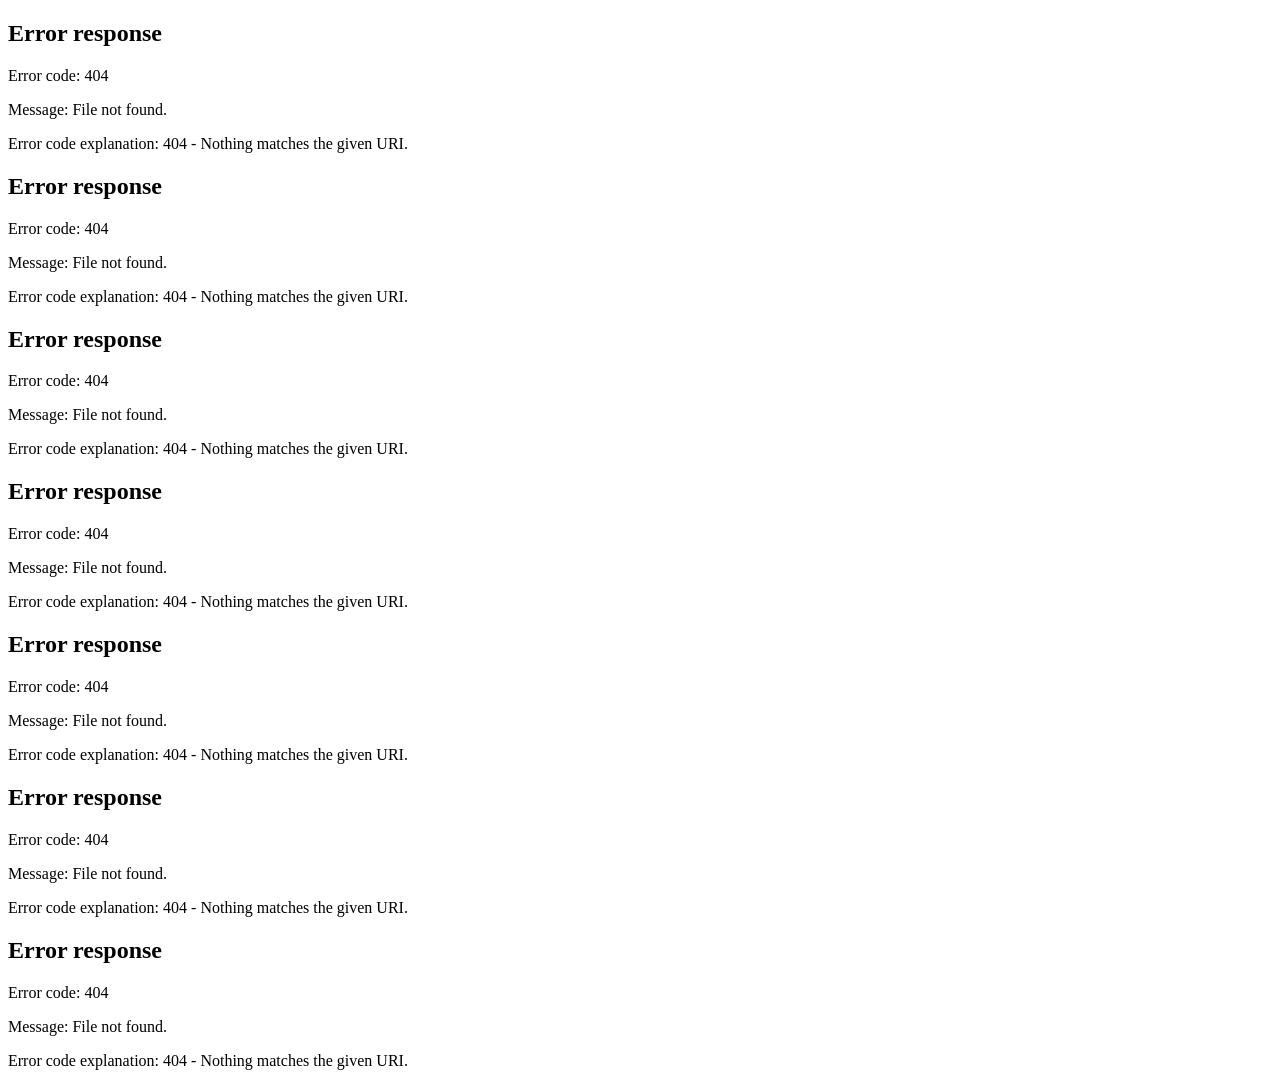
==== index.html @ b7756822 "Add files via upload" ====
<!DOCTYPE html>
<html>
<head>
    <meta charset='utf-8'>
    <meta http-equiv='X-UA-Compatible' content='IE=edge'>
    <title>Page Title</title>
    <meta name='viewport' content='width=device-width, initial-scale=1'>
    <link rel='stylesheet' type='text/css' media='screen' href='main.css'>
    <link href="https://fonts.googleapis.com/css2?family=Intel+One+Mono:wght@300;400;500;700&display=swap" rel="stylesheet">
    <link href="https://fonts.googleapis.com/css2?family=Outfit:wght@300;400;500;700&display=swap" rel="stylesheet">
    <link href="https://fonts.googleapis.com/css2?family=Space+Mono:wght@400;700&display=swap" rel="stylesheet">
    <link href="https://fonts.googleapis.com/css2?family=JetBrains+Mono:wght@300;400;500;700&display=swap" rel="stylesheet">
    <link href="https://fonts.googleapis.com/css2?family=Source+Sans+3:wght@300;400;500;600;700&display=swap" rel="stylesheet">
    <script src='main.js'></script>
</head>
<body>
<section class="homepage-overall">
    <div id="header"></div>
    <div id="hero"></div>
    <div id="stats"></div>
    <div id="pricing"></div>
    <div id="whatsinside"></div>
    <div id="testimonials"></div>
    <div id="footer"></div>
</section>

<script>
    async function loadSection(id, file) {
        const res = await fetch(file);
        const html = await res.text();
        document.getElementById(id).innerHTML = html;
    }

    loadSection('header', 'header.html');
    loadSection('hero', 'hero.html');
    loadSection('stats', 'stats.html');
    loadSection('pricing', 'pricing.html');
    loadSection('whatsinside', 'whatsinside.html');
    loadSection('testimonials', 'testimonials.html');
    loadSection('footer', 'footer.html');
</script>


</body>
</html>
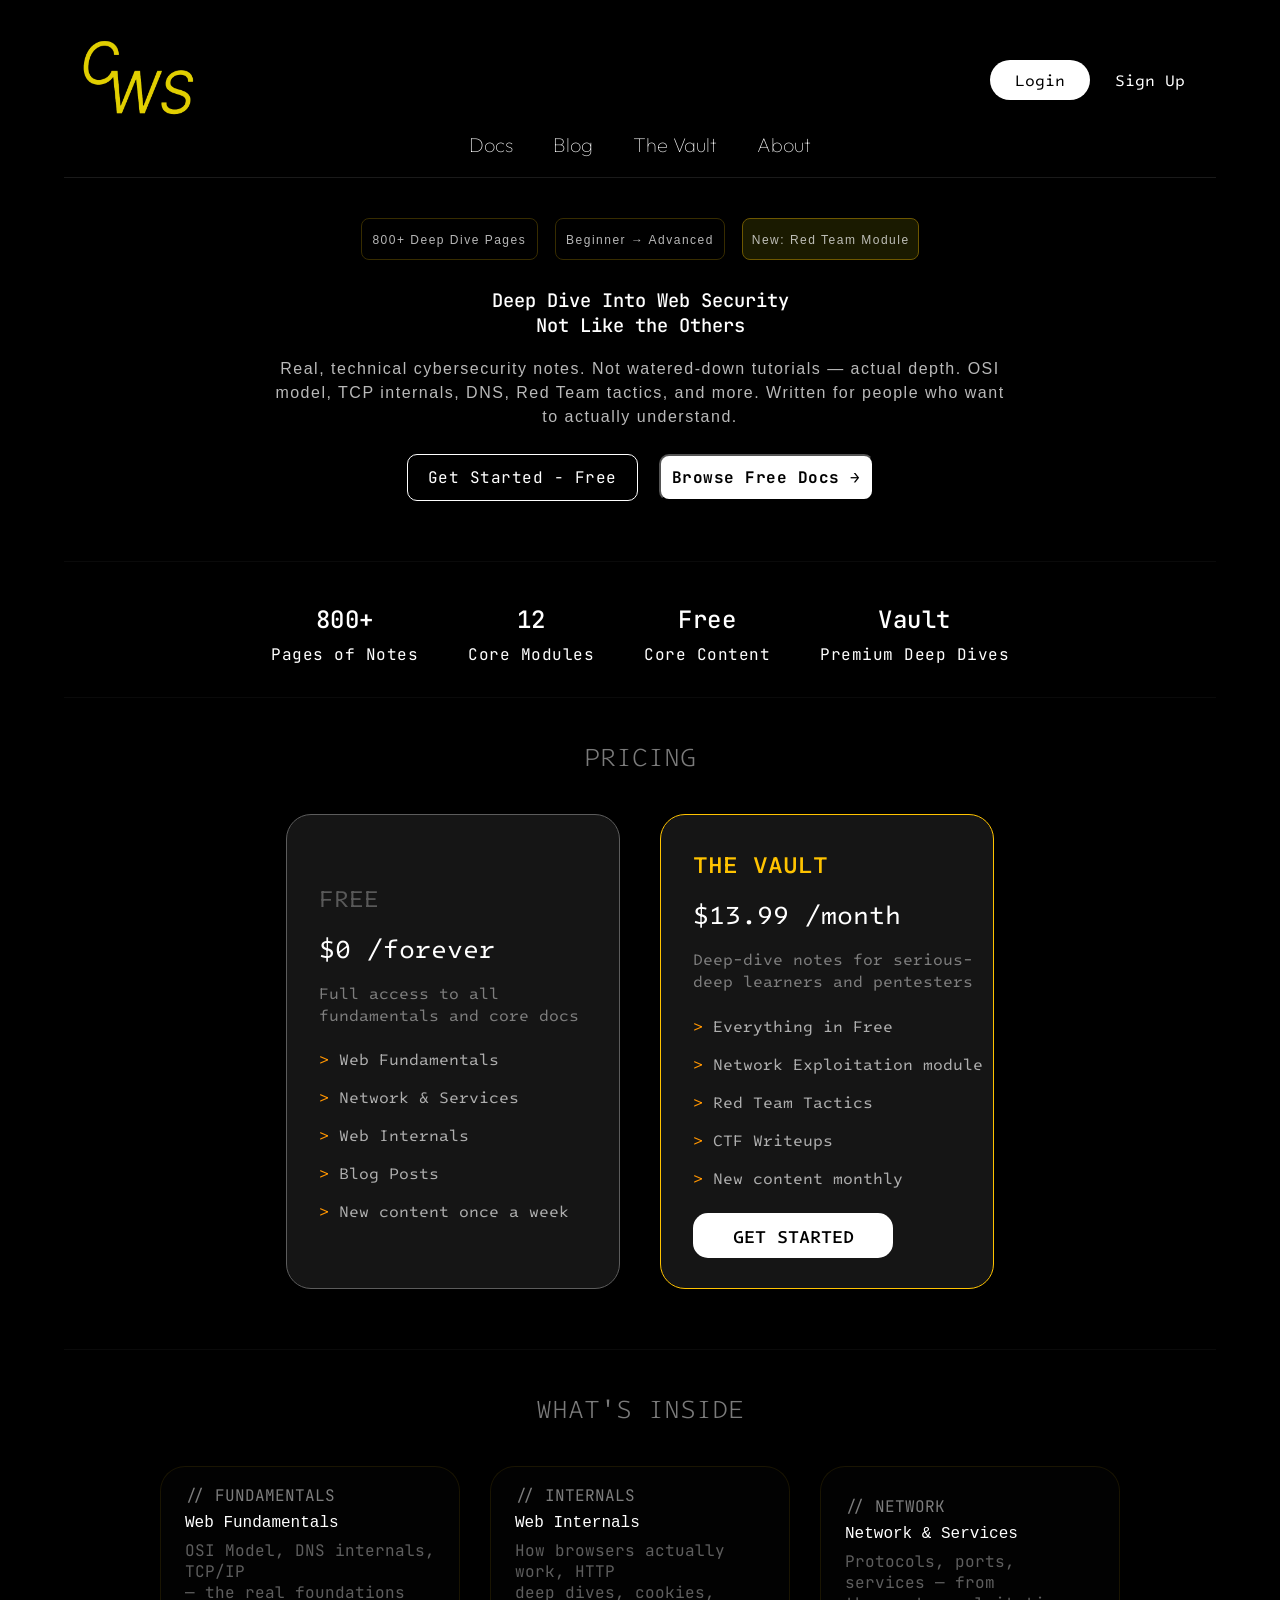
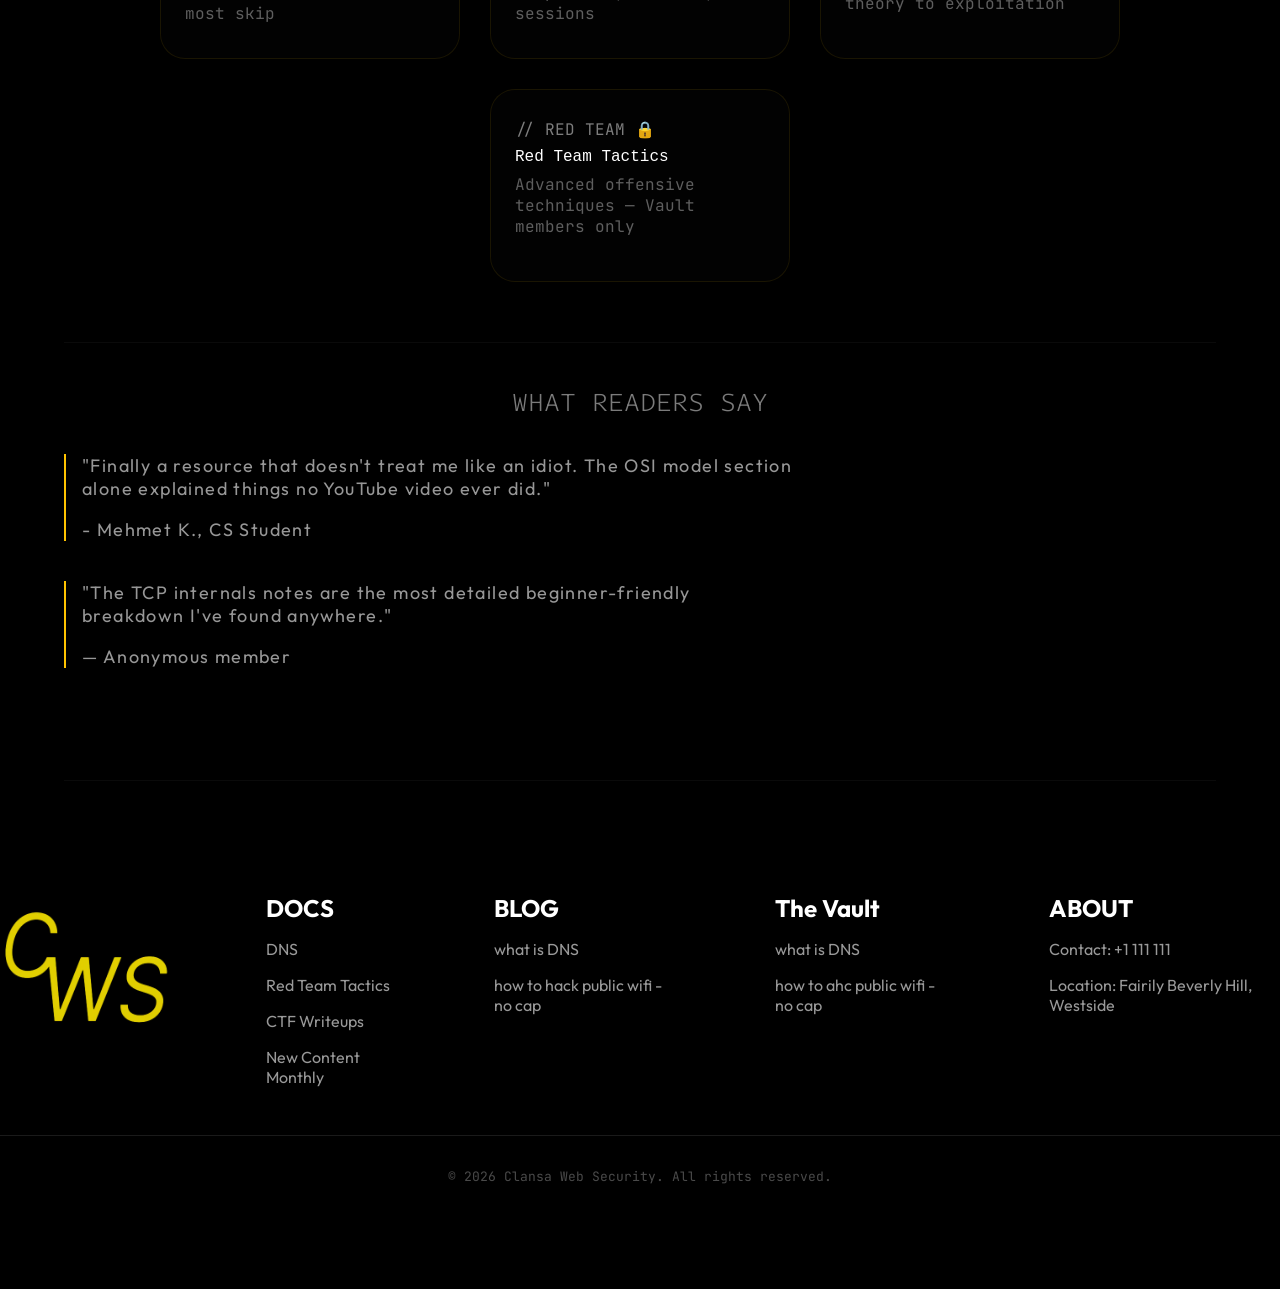
==== commit 1b5880aa: "deneme1" ====
--- a/index.html
+++ b/index.html
@@ -24,6 +24,7 @@
     <div id="footer"></div>
 </section>
 
+
 <script>
     async function loadSection(id, file) {
         const res = await fetch(file);
--- a/main.css
+++ b/main.css
@@ -0,0 +1,486 @@
+.homepage-overall{
+    width: 100%;
+    height: auto;
+    background-color: #000000;
+    padding-bottom: 5rem;  /* add this */
+}
+.header-section{
+    width: 100%;
+    height: 100px;
+    display: flex;
+    flex-direction: row;
+    gap: 100px;
+    padding-top: 30px;
+    align-items: center;
+    justify-content: space-between;
+    box-sizing: border-box;
+    padding: 80px 80px;
+    padding-bottom: 2rem;
+}
+
+.header-section-left img {
+    width:115px;
+    height: 100px;
+}
+.header-section-middle{
+    display: flex;
+    flex-direction: row;
+    gap: 40px;
+    justify-content: center;
+
+}
+.header-section-middle p {
+    color: #ffffff;
+    font-size: 20px;
+    font-family: 'Outfit', monospace;
+    font-weight: lighter;
+}
+
+.header-section-right {
+    gap: 10px;
+    display: flex;
+    flex-direction: row;
+}
+
+.header-section-right button {
+    width: 100px;
+    height: 40px;
+    border-radius: 20px;
+    border: none;
+    color: #ffffff;
+    font-size: 16px;
+    font-family: 'Intel One Mono', monospace;
+}
+
+
+
+.header-section-left-button {
+    background-color: #ffffff;
+    color: #000000 !important;
+}
+
+.header-section-left-button:hover {
+background-color: #e0e0e0;
+cursor: pointer;
+}
+
+.header-section-right-button {
+    background-color: #000000;
+}
+
+.header-section-right-button:hover {
+    cursor: pointer;
+    color: #e0e0e0 !important;
+}
+
+.divider-header-hero {
+    width: 90%;
+    background-color: rgba(255, 255, 255, 0.1);
+    border: none;
+    height: 1px;
+    margin-top: 0;
+}
+
+.divider-hero-bottom {
+    width: 90%;
+    background-color: rgba(255, 255, 255, 0.1);
+    border: none;
+    height: 1px;
+}
+
+.hero-overall {
+    width: 100%;
+    height: 100%;
+    display: flex;
+    flex-direction: column;
+    align-items: center;
+    justify-content: center;
+}
+
+.hero-highlights {
+    display: flex;
+    flex-direction: row;
+    width: 60%;
+    gap: 17px;
+    margin: 0 auto;
+    margin-top: 2rem;
+}
+
+.highlight1 {
+    display: flex;
+    width: 300px;
+    height: 40px;
+    border: 1px solid #372C00;
+    justify-content: center;
+    text-align: center;
+    border-radius: 8px;
+}
+
+.highlight1:hover {
+    cursor: pointer;
+    color: #ffffff !important;
+    border: 1px solid #6d5700;
+}
+
+.highlight2 {
+    display: flex;
+    width: 290px;
+    height: 40px;
+    border: 1px solid #372C00;
+    justify-content: center;
+    text-align: center;
+    border-radius: 8px;
+}
+
+.highlight2:hover {
+    cursor: pointer;
+    color: #ffffff !important;
+    border: 1px solid #6d5700;
+}
+
+
+.highlight3 {
+    display: flex;
+    width: 300px;
+    height: 40px;
+    border: 1px solid #6d5700;
+    background-color: #1A1A00 ;
+    justify-content: center;
+    text-align: center;
+    border-radius: 8px;
+}
+
+.highlight3:hover {
+    cursor: pointer;
+    color: #ffffff !important;
+    border: 1px solid #ffffff;
+    background-color: #000000;
+    transition: background-color 0.3s ease;
+    
+}
+
+.highlight1:hover p,
+.highlight2:hover p,
+.highlight3:hover p {
+color: #ffffff !important;
+transition: color 0.3s ease;
+}
+
+.highlight1 p, .highlight2 p, .highlight3 p {
+color: #ffffff;
+font-size: 12px;
+font-family: 'Outfit';
+}
+
+
+
+
+.title-desc-buttons h1 {
+color:#ffffff;
+text-align: center;
+font-family: 'JetBrains Mono', monospace;
+font-weight: 500;
+padding-top: 0.6rem;
+}
+
+.title-desc-buttons p {
+color: #b9b9b9;
+text-align: center;
+font-family: 'Source Sans 3', sans-serif;
+letter-spacing: 1.5px;
+font-weight: 100;
+line-height: 1.5;
+font-weight: 400;
+}
+
+
+.hero-buttons {
+display: flex;
+flex-direction: row;
+gap: 21px;
+justify-content: center;
+width: 100%;
+margin-top: 25px;
+    
+}
+
+.hero-buttons-left {
+background-color: none;
+border-radius: 10px;
+background-color: #000000;
+color: #ffffff;
+border: 1px solid #ffffff;
+padding: 11px;
+padding-left: 20px;
+padding-right: 20px;
+font-family: 'JetBrains Mono', monospace;
+letter-spacing: 0.5px;
+font-size: 16px;
+    
+}
+
+.hero-buttons-right {
+background-color: none;
+border-radius: 10px;
+background-color: #ffffff;
+color: #000000;
+padding: 11px;
+font-family: 'JetBrains Mono', monospace;
+letter-spacing: 0.5px;
+font-size: 16px;
+font-weight: bold;
+}
+
+
+.hero-buttons-left:hover {
+cursor: pointer;
+border: 1px solid #e0e0e0;
+color: #e0e0e0 !important;
+}
+
+.hero-buttons-right:hover {
+background-color: #000000;
+color: #ffffff !important;
+cursor: pointer;
+transition: background-color 0.3s ease;
+}
+
+
+.divider-hero-bottom, .inside-price, .pricing-testimonials, .testimonials-footer {
+width: 90%;
+background-color: rgba(255, 255, 255, 0.041);
+border: none;
+height: 1px;
+margin-top: 60px;
+}
+
+.testimonials-footer {
+margin-top: 7rem;
+}
+
+.stats-overall {
+width: 100%;
+display: flex;
+flex-direction: row;
+gap: 50px;
+justify-content: center;
+font-family: 'JetBrains Mono', monospace;
+letter-spacing: 0.5px;
+margin-top: 2rem;
+margin-bottom: 2rem;
+}
+
+.stat-page-of-notes {
+display: flex;
+flex-direction: column;
+text-align: center;
+}
+
+.stat-core-modules {
+display: flex;
+flex-direction: column;
+text-align: center;
+}
+
+.stat-core-content {
+display: flex;
+flex-direction: column;
+text-align: center;
+}
+
+.stat-premium-deep-dives {
+display: flex;
+flex-direction: column;
+text-align: center;
+}
+
+.stats-overall p {
+margin: 0;
+padding-top: 0.6rem;
+}
+
+.divider-stats-bottom {
+width: 90%;
+background-color: rgba(255, 255, 255, 0.041);
+border: none;
+height: 1px;
+}
+
+
+.titlewhatsinside, .title-pricing {
+font-family: 'Intel One Mono', monospace;
+color: #7B7B7B;
+font-weight: lighter;
+font-size: 20px;
+margin-top: 40px;
+font-size: 26px;
+text-align: center;
+}
+
+
+
+.whatsinside {
+width: 75%;
+display: grid;
+grid-template-columns: repeat(3, 1fr);
+margin: 0 auto;
+gap: 30px;
+margin-top: 2.5rem;
+}
+
+
+.fundamentals, .internals, .network, .redteam {
+display: flex;
+flex-direction: column;
+background-color: #020202;
+border: 0.1px solid #ffc40018;
+border-radius: 25px;
+padding: 1rem 1rem 2.5rem;
+height: 135px;
+margin: 0;
+justify-content: center;
+width: auto;
+}
+
+.redteam {
+grid-column: 2 / 3;
+}
+
+
+.fundamentals p, .internals p, .network p, .redteam p {
+font-family: 'JetBrains Mono', monospace;
+padding-left: 0.5rem;
+color: #ffffff;
+margin: 0;
+padding-top: 0.5rem;
+}
+
+
+.pricing-overall {
+width: 90%;
+display: flex;
+flex-direction: row;
+justify-content: center;
+gap: 40px;
+margin: 0 auto;
+margin-top: 2.5rem;
+}
+
+
+.free-plan, .the-vault-plan {
+display: flex;
+flex-direction: column;
+width: 26%;
+background-color: #151515 ;
+border-radius: 25px;
+padding-left: 2rem;
+}
+
+.free-plan {
+justify-content: center;
+}
+
+.free-plan {
+border: 1px solid #5C5C5C;
+}
+
+.the-vault-plan {
+display: flex;
+border: 1px solid #FFC300;
+padding-top: 1rem;
+justify-content: center;
+}
+
+.free-plan p, .the-vault-plan p {
+font-family: 'Intel One Mono', monospace;
+margin: 0;
+padding-top: 1rem;
+}
+
+.the-vault-cta-button {
+width: 200px;
+height: 45px;
+border-radius: 15px;
+border: none;
+background-color: #ffffff;
+color: #000000;
+font-family: 'Intel One Mono', monospace;
+font-size:18px;
+font-weight: 500;
+margin-top: 1.5rem;
+margin-bottom: 1.9rem;
+}
+
+.the-vault-cta-button:hover {
+background-color: #000000;
+color: #ffffff !important;
+transition: background-color 0.3s ease;
+cursor: pointer;
+}
+
+
+.testimonials {
+width: 90%;
+margin: 0 auto;
+}
+
+.testimonials h2 {
+font-family: 'Intel One Mono', monospace;
+color: #7B7B7B;
+font-weight: lighter;
+margin-left: 0;
+font-size: 20px;
+margin-top: 2.5rem;
+margin-bottom: 35px;
+font-size: 26px;
+text-align: center;
+}
+
+
+.review-card {
+border-left: 2px solid #FFC300;
+padding-left: 1rem;
+
+}
+
+
+.review-card p {
+color: #979797;
+font-family: 'Outfit';
+letter-spacing: 1.4px;
+font-size: 18px;
+}
+
+
+.footer {
+display: flex; 
+flex-direction: row; 
+margin-top: 7rem; 
+width: 100%; 
+justify-content: center;
+gap: 6rem;
+font-family: 'Outfit', monospace;
+}
+
+.footer-DOC, .footer-BLOG, .footer-TheVault, .footer-ABOUT {
+display: flex; 
+flex-direction: column;
+}
+
+.footer h1 {
+color: #ffffff;
+margin: 0;
+padding-bottom: 0;
+}
+
+.footer p {
+color: #999999;
+margin: 0;
+padding-top: 1rem;    /* small consistent gap between links */
+}
+
+
+body {
+margin: 0;
+padding: 0;
+}
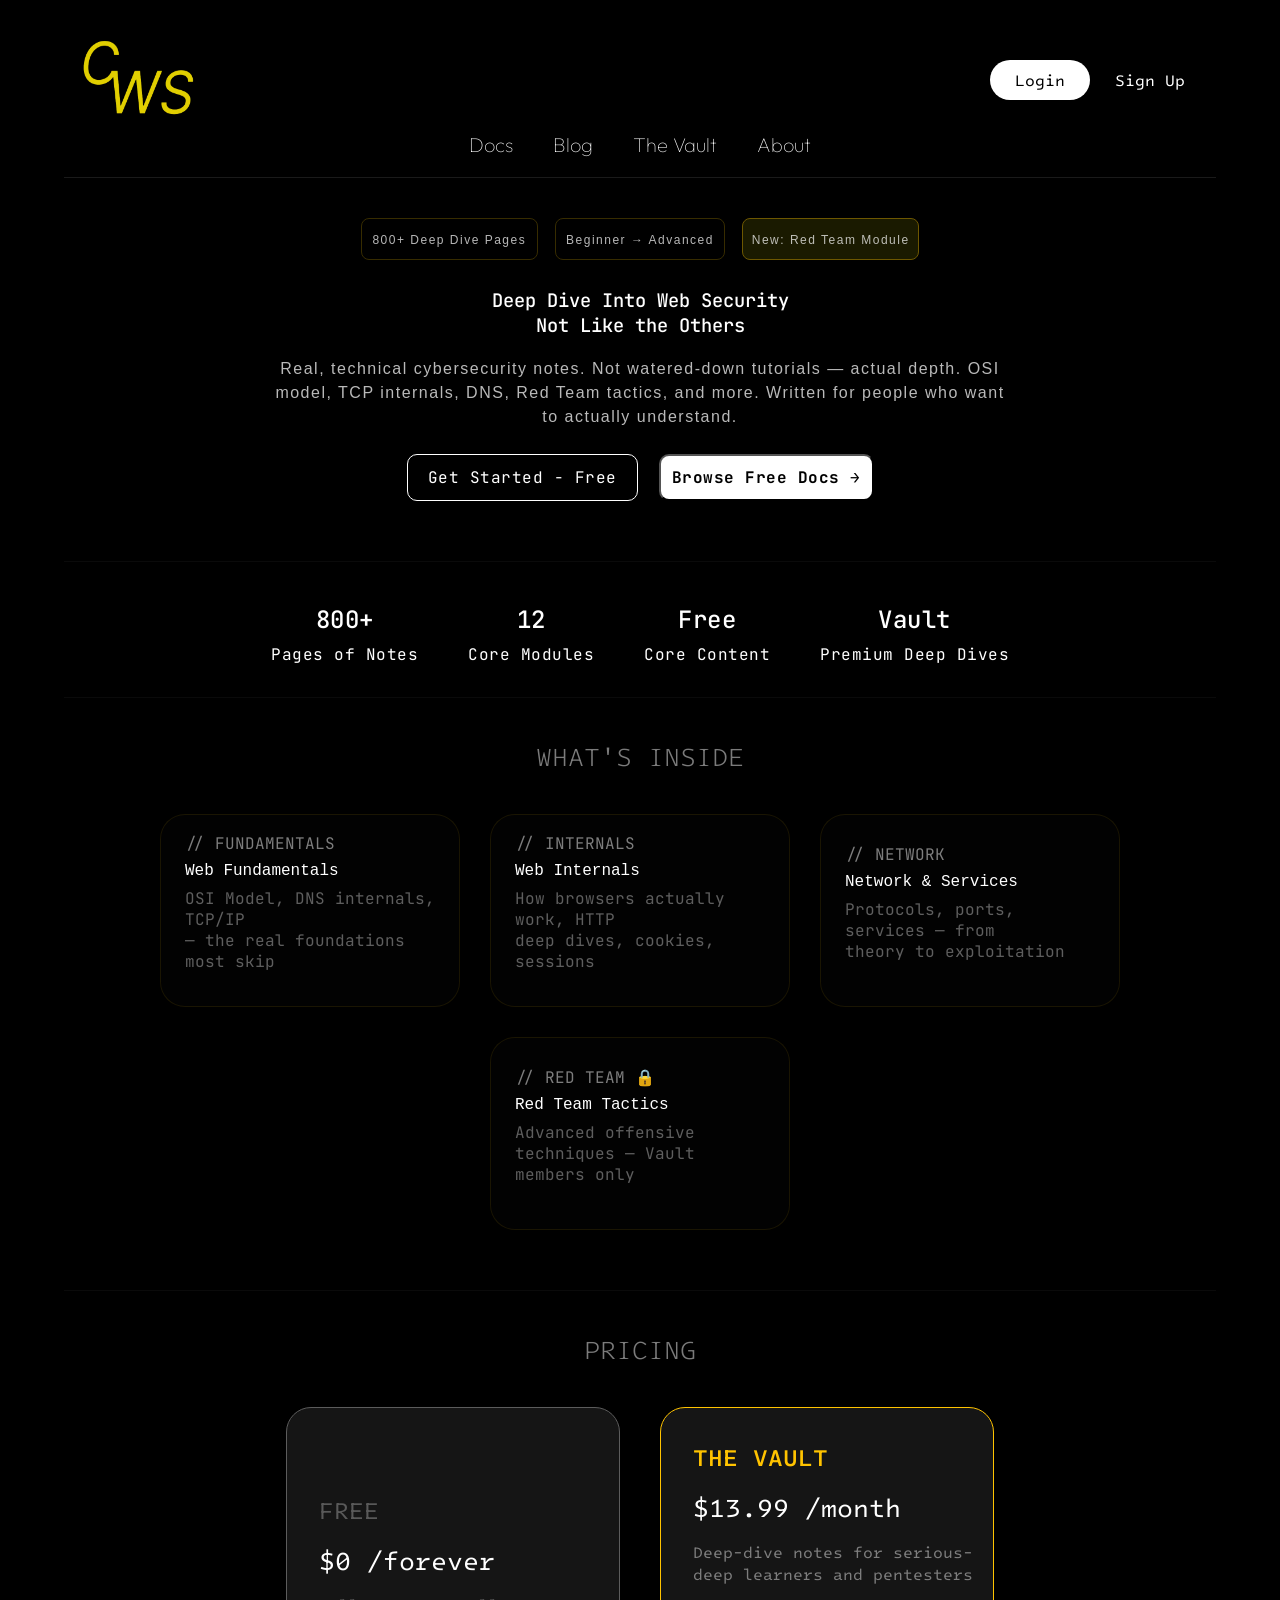
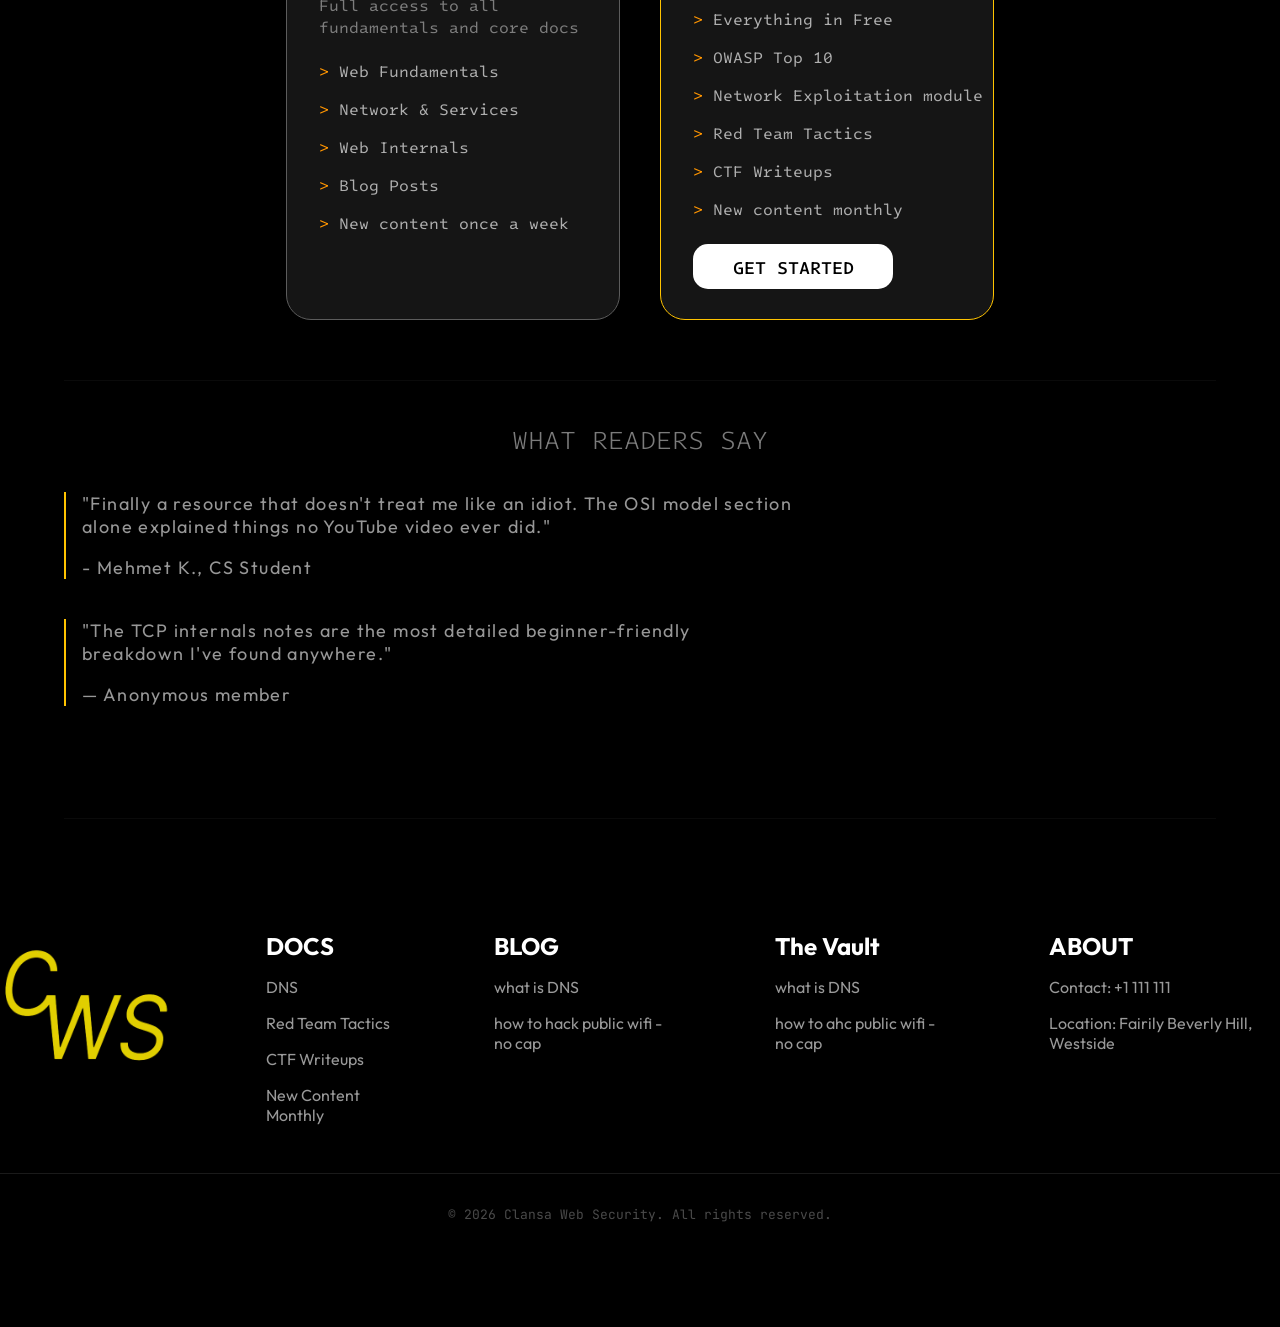
==== commit 50b0fe82: "replacing the whatsinide div id section with pricing" ====
--- a/index.html
+++ b/index.html
@@ -18,8 +18,8 @@
     <div id="header"></div>
     <div id="hero"></div>
     <div id="stats"></div>
+    <div id="whatsinside"></div>
     <div id="pricing"></div>
-    <div id="whatsinside"></div>
     <div id="testimonials"></div>
     <div id="footer"></div>
 </section>
